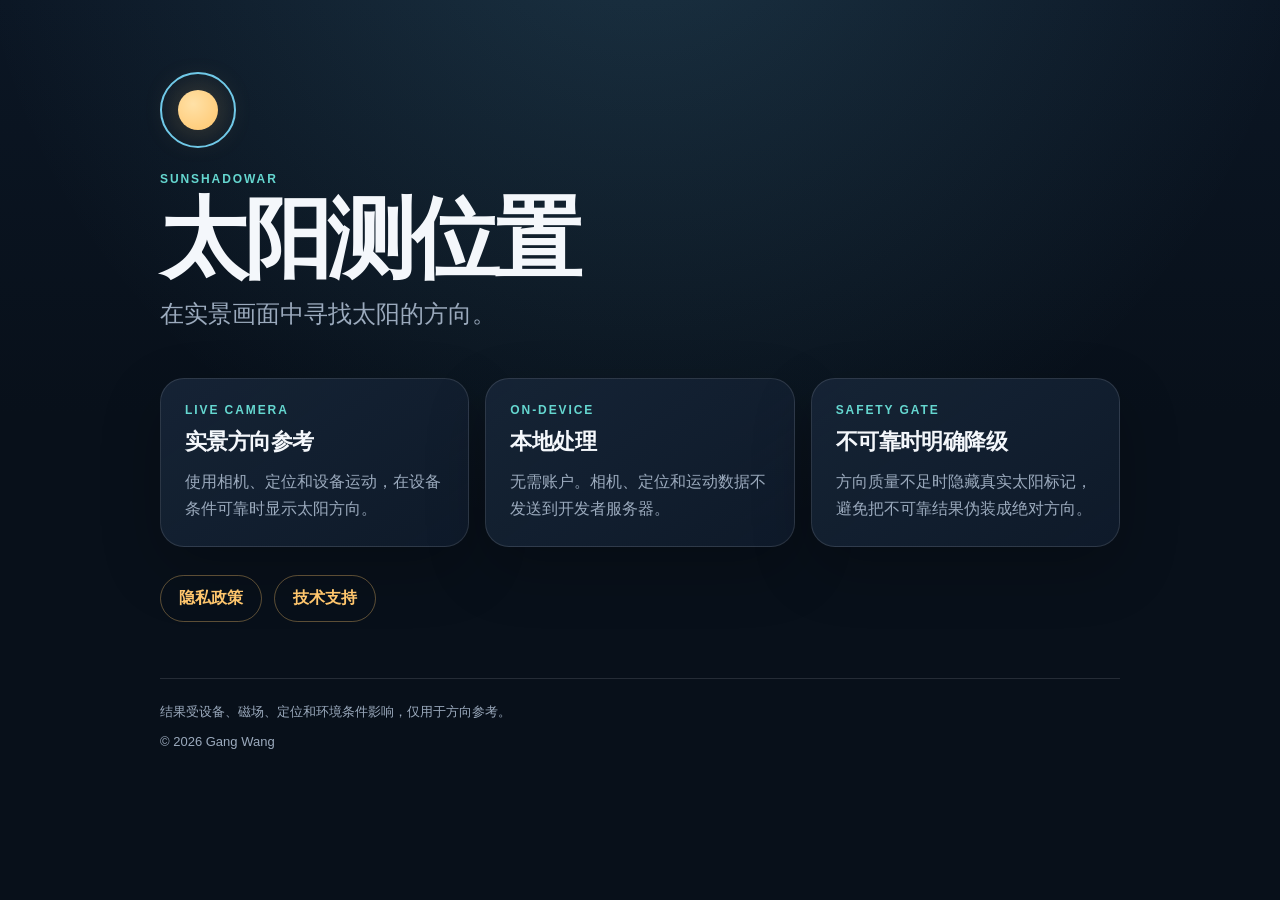
==== index.html @ e46b5e56 "Add SunShadowAR support and privacy site" ====
<!doctype html>
<html lang="zh-Hans">
<head>
  <meta charset="utf-8">
  <meta name="viewport" content="width=device-width, initial-scale=1">
  <meta name="color-scheme" content="dark">
  <title>太阳测位置 · SunShadowAR</title>
  <link rel="stylesheet" href="styles.css">
</head>
<body>
  <main class="shell">
    <header class="hero">
      <div class="mark" aria-hidden="true">
        <span class="sun"></span>
        <span class="ring"></span>
      </div>
      <p class="eyebrow">SUNSHADOWAR</p>
      <h1>太阳测位置</h1>
      <p class="lead">在实景画面中寻找太阳的方向。</p>
    </header>

    <section class="grid">
      <article class="card">
        <p class="eyebrow">LIVE CAMERA</p>
        <h2>实景方向参考</h2>
        <p>使用相机、定位和设备运动，在设备条件可靠时显示太阳方向。</p>
      </article>
      <article class="card">
        <p class="eyebrow">ON-DEVICE</p>
        <h2>本地处理</h2>
        <p>无需账户。相机、定位和运动数据不发送到开发者服务器。</p>
      </article>
      <article class="card">
        <p class="eyebrow">SAFETY GATE</p>
        <h2>不可靠时明确降级</h2>
        <p>方向质量不足时隐藏真实太阳标记，避免把不可靠结果伪装成绝对方向。</p>
      </article>
    </section>

    <nav class="links" aria-label="站点链接">
      <a href="privacy.html">隐私政策</a>
      <a href="support.html">技术支持</a>
    </nav>

    <footer>
      <p>结果受设备、磁场、定位和环境条件影响，仅用于方向参考。</p>
      <p>© 2026 Gang Wang</p>
    </footer>
  </main>
</body>
</html>
---- styles.css ----
:root {
  color-scheme: dark;
  --bg: #08101a;
  --surface: #101c2c;
  --surface-raised: #162436;
  --gold: #ffc66d;
  --aqua: #65d7d0;
  --blue: #70c9e8;
  --text: #f4f7fb;
  --muted: #9baabd;
  --line: rgba(244, 247, 251, 0.12);
}

* { box-sizing: border-box; }

html { background: var(--bg); }

body {
  margin: 0;
  min-height: 100vh;
  color: var(--text);
  font-family: -apple-system, BlinkMacSystemFont, "SF Pro Text", "PingFang SC",
    "Noto Sans CJK SC", sans-serif;
  background:
    radial-gradient(circle at 50% -15%, rgba(112, 201, 232, 0.16), transparent 42rem),
    linear-gradient(180deg, #0b1624 0%, var(--bg) 46%);
}

a { color: var(--gold); }

.shell {
  width: min(960px, calc(100% - 40px));
  margin: 0 auto;
  padding: 72px 0 48px;
}

.hero {
  max-width: 720px;
  margin-bottom: 48px;
}

.mark {
  position: relative;
  width: 76px;
  height: 76px;
  margin-bottom: 24px;
}

.mark .sun {
  position: absolute;
  inset: 18px;
  border-radius: 50%;
  background: radial-gradient(circle at 38% 35%, #ffe1a7, var(--gold));
  box-shadow: 0 0 34px rgba(255, 198, 109, 0.3);
}

.mark .ring {
  position: absolute;
  inset: 0;
  border: 2px solid var(--blue);
  border-radius: 50%;
}

.eyebrow {
  margin: 0 0 10px;
  color: var(--aqua);
  font-size: 12px;
  font-weight: 650;
  letter-spacing: 0.16em;
}

h1, h2, p { margin-top: 0; }

h1 {
  margin-bottom: 16px;
  font-size: clamp(48px, 10vw, 88px);
  line-height: 0.98;
  letter-spacing: -0.05em;
}

h2 {
  margin-bottom: 12px;
  font-size: 22px;
  letter-spacing: -0.025em;
}

.lead {
  color: var(--muted);
  font-size: clamp(18px, 3vw, 24px);
}

.grid {
  display: grid;
  grid-template-columns: repeat(3, 1fr);
  gap: 16px;
}

.card,
.document {
  border: 1px solid var(--line);
  border-radius: 24px;
  background:
    linear-gradient(145deg, rgba(22, 36, 54, 0.96), rgba(16, 28, 44, 0.88));
  box-shadow: 0 22px 60px rgba(0, 0, 0, 0.22);
}

.card { padding: 24px; }

.card p:last-child {
  margin-bottom: 0;
  color: var(--muted);
  line-height: 1.65;
}

.links {
  display: flex;
  gap: 12px;
  margin: 28px 0 56px;
}

.links a {
  padding: 12px 18px;
  border: 1px solid rgba(255, 198, 109, 0.34);
  border-radius: 999px;
  font-weight: 650;
  text-decoration: none;
}

footer {
  padding-top: 24px;
  border-top: 1px solid var(--line);
  color: var(--muted);
  font-size: 13px;
}

.document {
  padding: clamp(24px, 5vw, 48px);
}

.document h1 {
  font-size: clamp(38px, 8vw, 64px);
}

.document h2 {
  margin-top: 36px;
}

.document p,
.document li {
  color: var(--muted);
  line-height: 1.8;
}

.back {
  display: inline-block;
  margin-bottom: 32px;
  text-decoration: none;
}

.notice {
  margin-top: 28px;
  padding: 16px 18px;
  border: 1px solid rgba(112, 201, 232, 0.24);
  border-radius: 16px;
  color: var(--text);
  background: rgba(112, 201, 232, 0.08);
}

code {
  color: var(--gold);
  overflow-wrap: anywhere;
}

hr {
  margin: 48px 0 32px;
  border: 0;
  border-top: 1px solid var(--line);
}

strong { color: var(--text); }

@media (max-width: 760px) {
  .shell { padding-top: 44px; }
  .grid { grid-template-columns: 1fr; }
  .links { flex-wrap: wrap; }
}
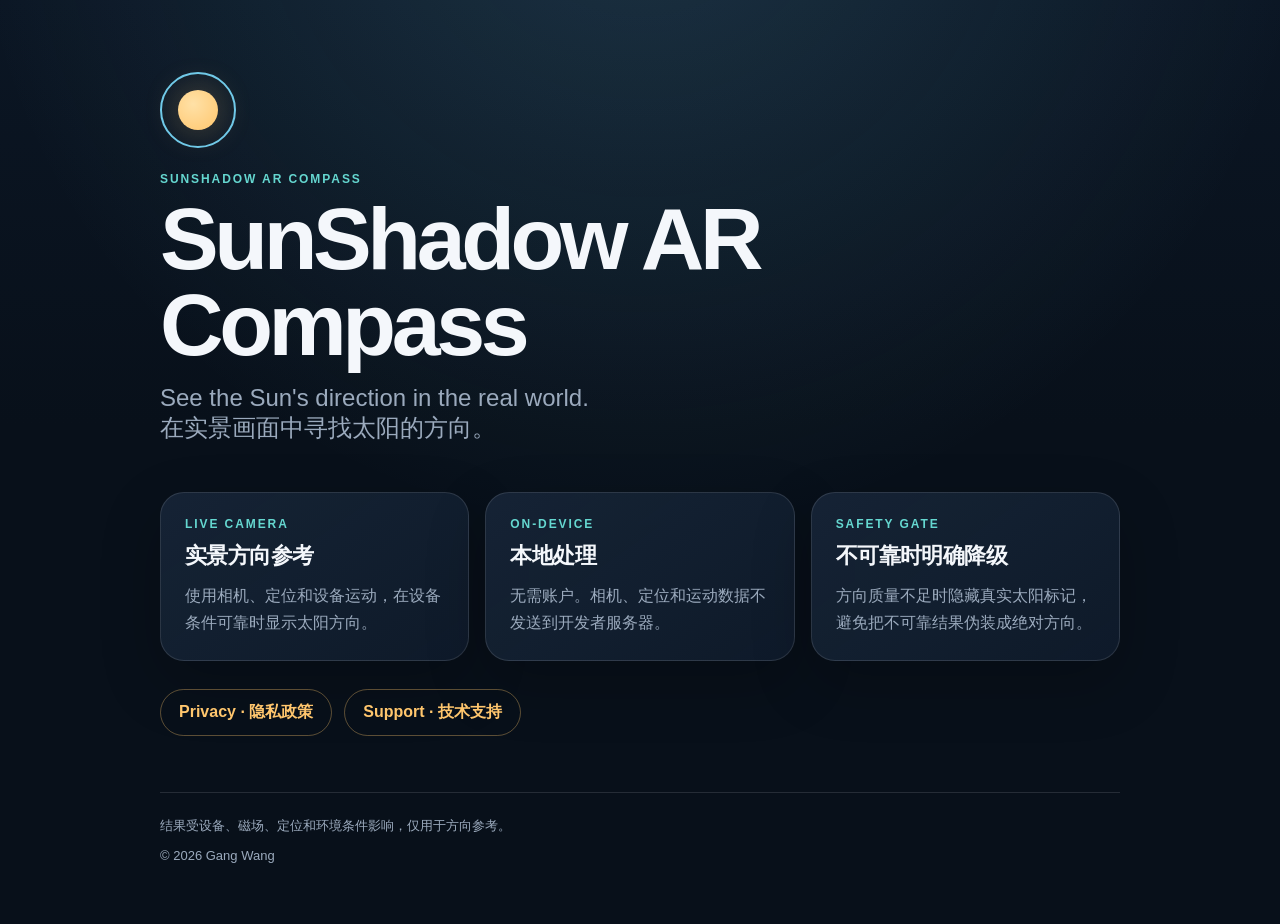
==== commit c9f68807: "Update support site branding" ====
--- a/index.html
+++ b/index.html
@@ -1,10 +1,10 @@
 <!doctype html>
-<html lang="zh-Hans">
+<html lang="en">
 <head>
   <meta charset="utf-8">
   <meta name="viewport" content="width=device-width, initial-scale=1">
   <meta name="color-scheme" content="dark">
-  <title>太阳测位置 · SunShadowAR</title>
+  <title>SunShadow AR Compass · 日影定向</title>
   <link rel="stylesheet" href="styles.css">
 </head>
 <body>
@@ -14,9 +14,9 @@
         <span class="sun"></span>
         <span class="ring"></span>
       </div>
-      <p class="eyebrow">SUNSHADOWAR</p>
-      <h1>太阳测位置</h1>
-      <p class="lead">在实景画面中寻找太阳的方向。</p>
+      <p class="eyebrow">SUNSHADOW AR COMPASS</p>
+      <h1>SunShadow AR Compass</h1>
+      <p class="lead">See the Sun's direction in the real world.<br>在实景画面中寻找太阳的方向。</p>
     </header>
 
     <section class="grid">
@@ -38,8 +38,8 @@
     </section>
 
     <nav class="links" aria-label="站点链接">
-      <a href="privacy.html">隐私政策</a>
-      <a href="support.html">技术支持</a>
+      <a href="privacy.html">Privacy · 隐私政策</a>
+      <a href="support.html">Support · 技术支持</a>
     </nav>
 
     <footer>
